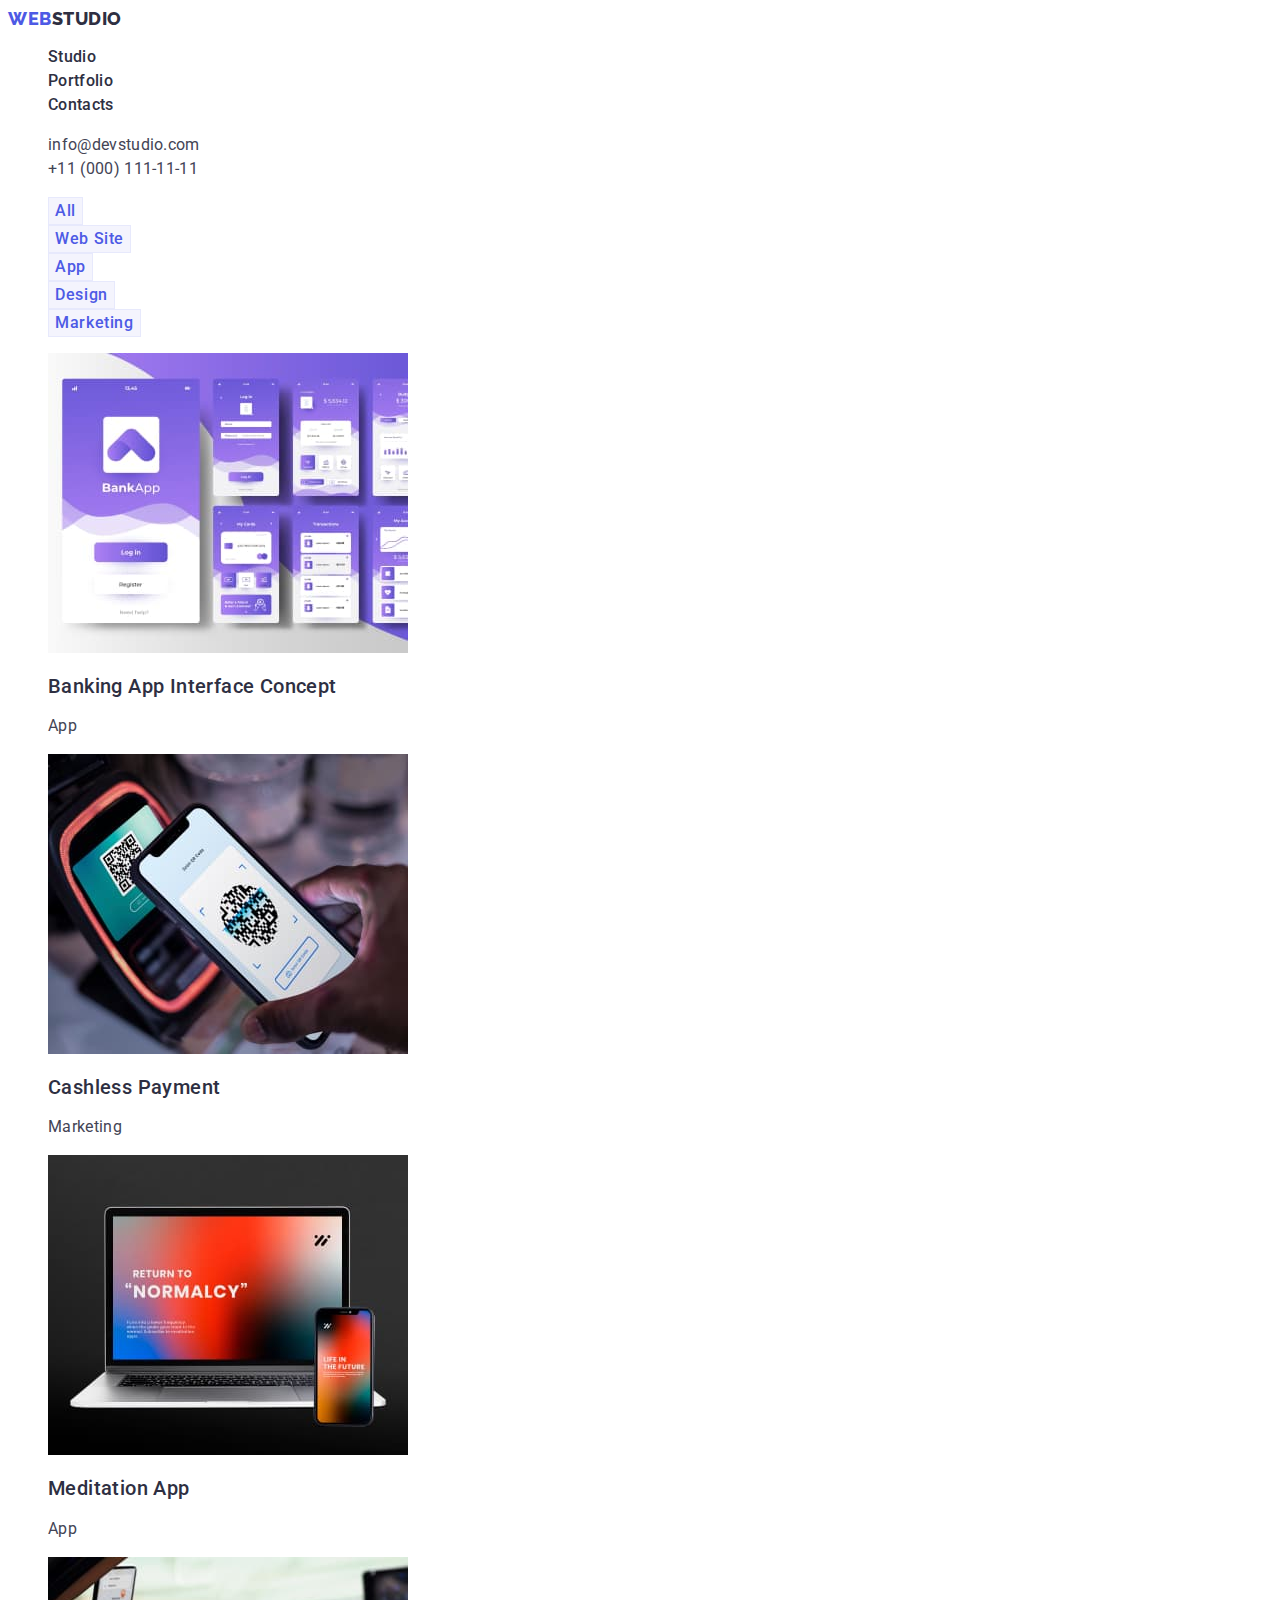
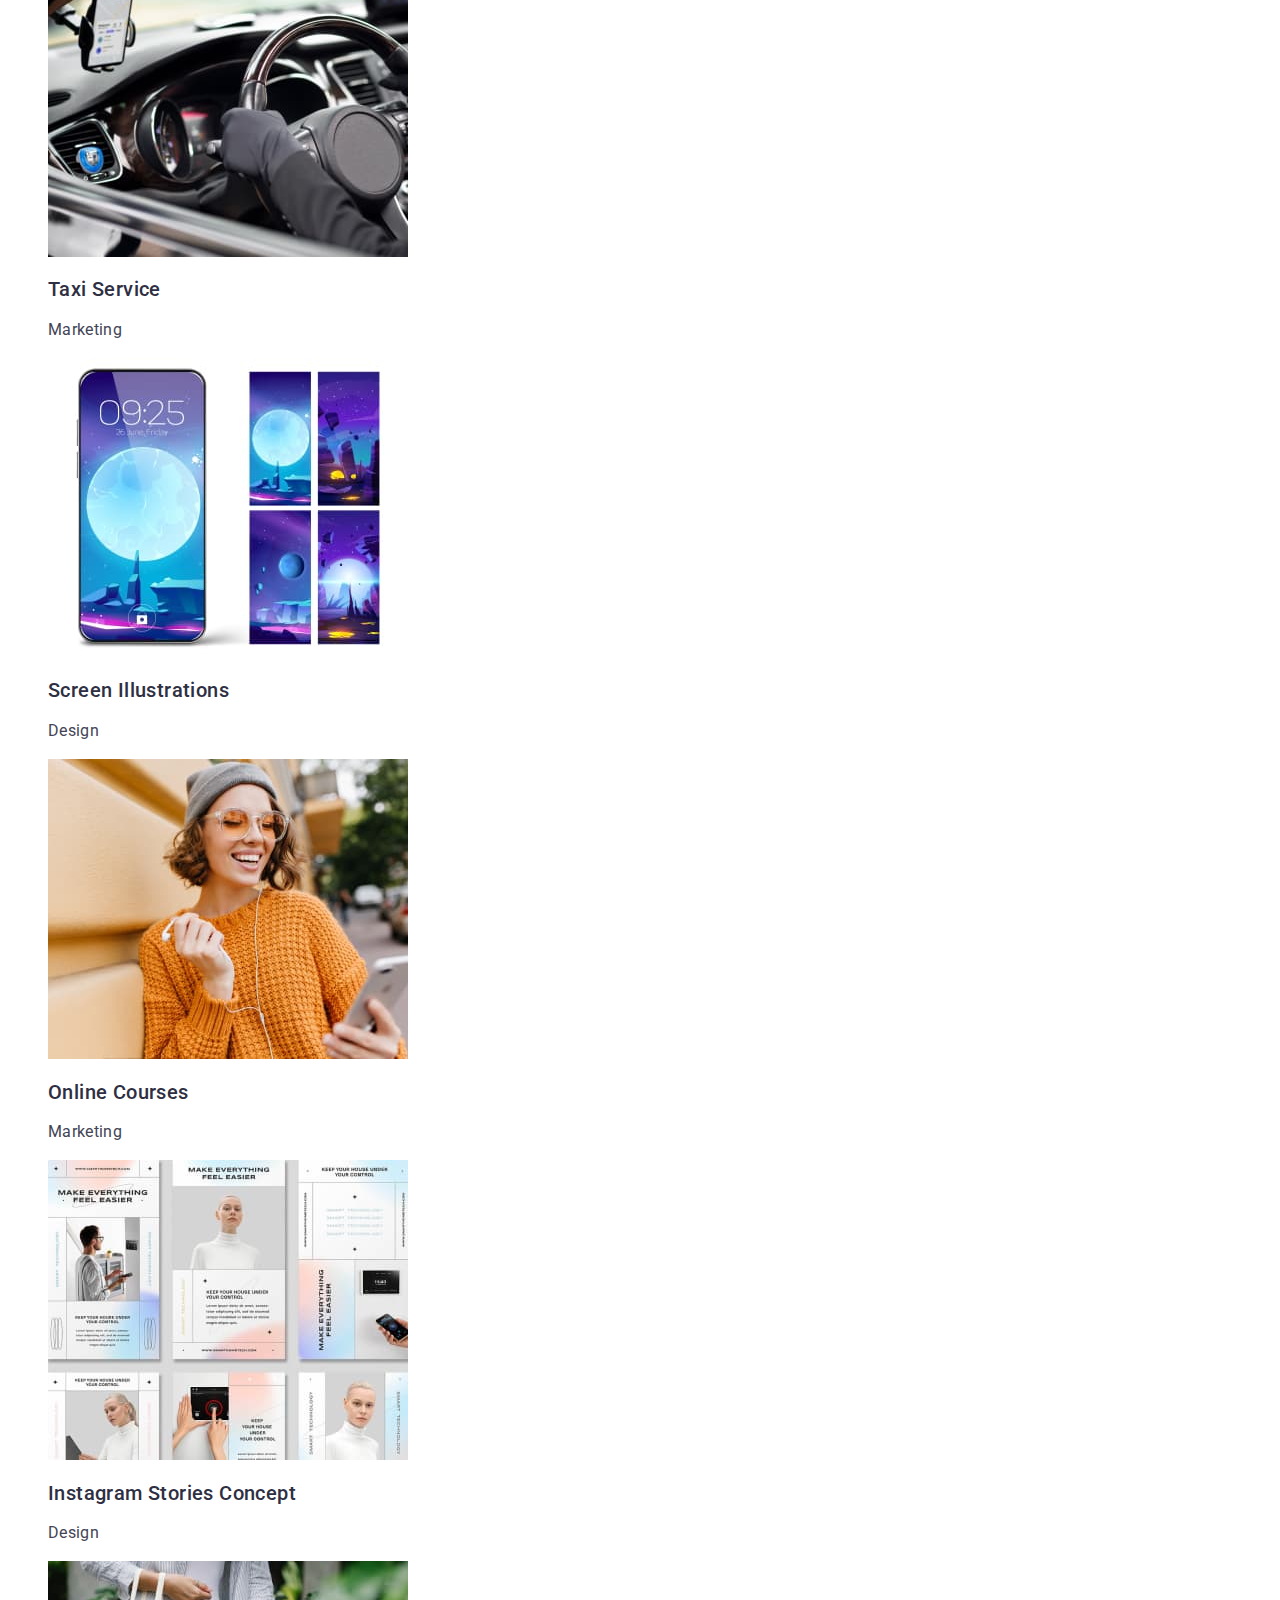
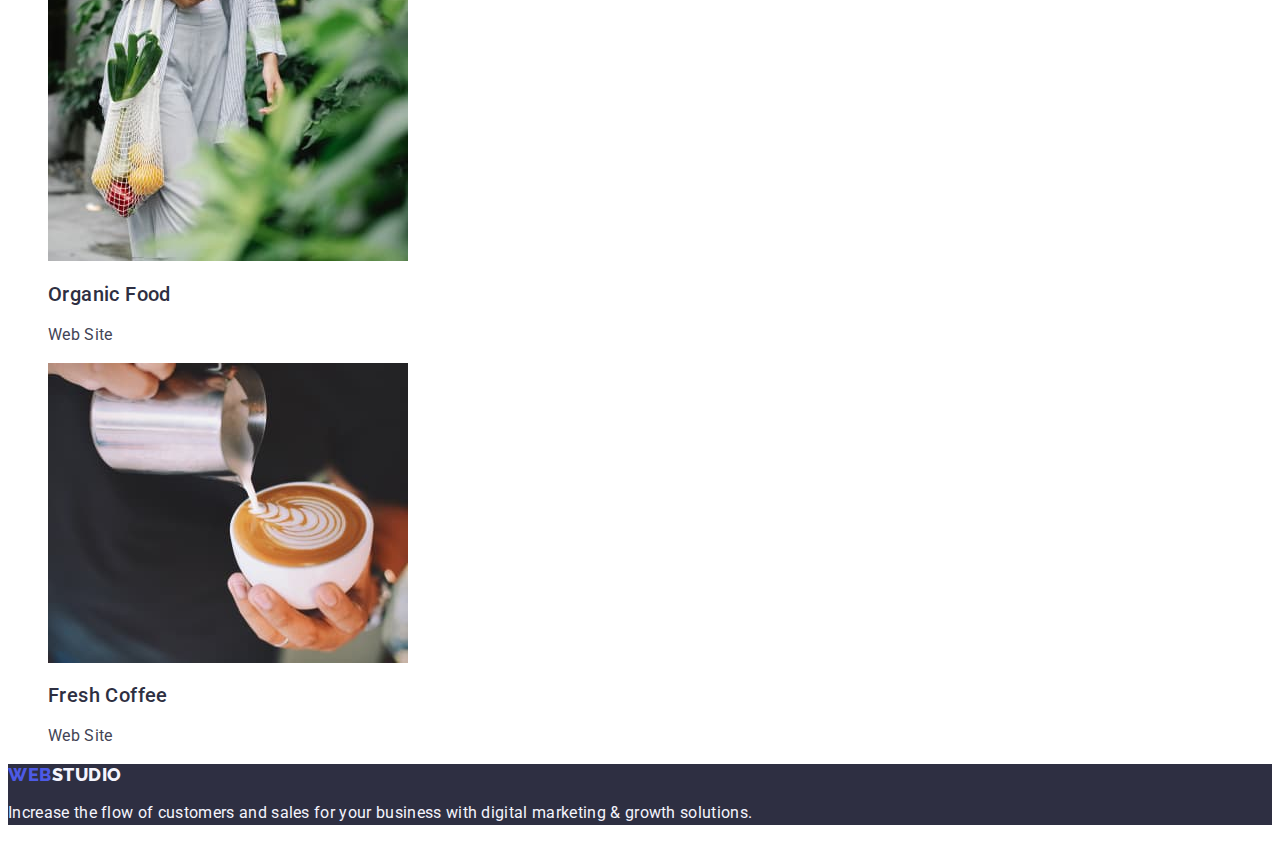
==== portfolio.html @ 1305a43a "Initial commit" ====
<!DOCTYPE html>
<html lang="en">
  <head>
    <meta charset="UTF-8" />
    <meta name="viewport" content="width=device-width, initial-scale=1.0" />
    <link rel="preconnect" href="https://fonts.googleapis.com" />
    <link rel="preconnect" href="https://fonts.gstatic.com" crossorigin />
    <link
      href="https://fonts.googleapis.com/css2?family=Raleway:wght@800&family=Roboto:wght@400;500;700&display=swap"
      rel="stylesheet"
    />
    <link rel="stylesheet" href="./css/styles.css" />
    <title>Document</title>
  </head>
  <body>
    <!--? Header -->
    <header>
      <nav class="nav">
        <a href="./index.html" class="logo link"
          >Web<span class="logo-span">Studio</span></a
        >
        <ul class="nav-list list">
          <li class="nav-list-item">
            <a href="./index.html" class="nav-list-ref link">Studio</a>
          </li>
          <li class="nav-list-item">
            <a href="./portfolio.html" class="nav-list-ref link">Portfolio</a>
          </li>
          <li class="nav-list-item">
            <a href="" class="nav-list-ref link">Contacts</a>
          </li>
        </ul>
      </nav>
      <address class="address">
        <ul class="address-list list">
          <li class="address-list-item">
            <a href="mailto:info@devstudio.com" class="address-list-ref link"
              >info@devstudio.com</a
            >
          </li>
          <li class="address-list-item">
            <a href="tel:+110001111111" class="address-list-ref link"
              >+11 (000) 111-11-11</a
            >
          </li>
        </ul>
      </address>
    </header>
    <!--? Main  -->
    <main>
      <!--? Filter -->
      <section class="filter">
        <h1 hidden>Filter</h1>
        <ul class="filter-list list">
          <li class="filter-list-item">
            <button class="filter-button" type="button">All</button>
          </li>
          <li class="filter-list-item">
            <button class="filter-button" type="button">Web Site</button>
          </li>
          <li class="filter-list-item">
            <button class="filter-button" type="button">App</button>
          </li>
          <li class="filter-list-item">
            <button class="filter-button" type="button">Design</button>
          </li>
          <li class="filter-list-item">
            <button class="filter-button" type="button">Marketing</button>
          </li>
        </ul>
        <!--? Gallery view -->
        <ul class="gallery-list list">
          <li class="gallery-list-item">
            <a href="" class="gallery-ref link">
              <img
                src="./images/bankingapp-8.jpg"
                alt="Banking App Interface Concept"
                width="360"
                height="300"
              />
              <h2 class="gallery-subtitle">Banking App Interface Concept</h2>
              <p class="gallery-text">App</p></a
            >
          </li>
          <li class="gallery-list-item">
            <a href="" class="gallery-ref link">
              <img
                src="./images/cashlesspayment-7.jpg"
                alt="Cashless Payment"
                width="360"
                height="300"
              />
              <h2 class="gallery-subtitle">Cashless Payment</h2>
              <p class="gallery-text">Marketing</p></a
            >
          </li>
          <li class="gallery-list-item">
            <a href="" class="gallery-ref link"
              ><img
                src="./images/meditationapp-6.jpg"
                alt="Meditation App"
                width="360"
                height="300"
              />
              <h2 class="gallery-subtitle">Meditation App</h2>
              <p class="gallery-text">App</p></a
            >
          </li>
          <li class="gallery-list-item">
            <a href="" class="gallery-ref link">
              <img
                src="./images/taxiservice-5.jpg"
                alt="Taxi Service"
                width="360"
                height="300"
              />
              <h2 class="gallery-subtitle">Taxi Service</h2>
              <p class="gallery-text">Marketing</p></a
            >
          </li>
          <li class="gallery-list-item">
            <a href="" class="gallery-ref link">
              <img
                src="./images/screenillustrations-4.jpg"
                alt="Screen Illustrations"
                width="360"
                height="300"
              />
              <h2 class="gallery-subtitle">Screen Illustrations</h2>
              <p class="gallery-text">Design</p></a
            >
          </li>
          <li class="gallery-list-item">
            <a href="" class="gallery-ref link"
              ><img
                src="./images/onlinecourses-3.jpg"
                alt="Online Courses"
                width="360"
                height="300"
              />
              <h2 class="gallery-subtitle">Online Courses</h2>
              <p class="gallery-text">Marketing</p></a
            >
          </li>
          <li class="gallery-list-item">
            <a href="" class="gallery-ref link"
              ><img
                src="./images/instagramstoriesconcept-2.jpg"
                alt="Instagram Stories Concept"
                width="360"
                height="300"
              />
              <h2 class="gallery-subtitle">Instagram Stories Concept</h2>
              <p class="gallery-text">Design</p></a
            >
          </li>
          <li class="gallery-list-item">
            <a href="" class="gallery-ref link"
              ><img
                src="./images/organicfood-1.jpg"
                alt="Organic Food"
                width="360"
                height="300"
              />
              <h2 class="gallery-subtitle">Organic Food</h2>
              <p class="gallery-text">Web Site</p></a
            >
          </li>
          <li class="gallery-list-item">
            <a href="" class="gallery-ref link"
              ><img
                src="./images/freshcoffee-0.jpg"
                alt="Fresh Coffee"
                width="360"
                height="300"
              />
              <h2 class="gallery-subtitle">Fresh Coffee</h2>
              <p class="gallery-text">Web Site</p></a
            >
          </li>
        </ul>
      </section>
    </main>
    <!--? Footer  -->
    <footer class="footer">
      <a href="./index.html" class="logo link"
        >Web<span class="logo-span">Studio</span></a
      >
      <p class="footer-text">
        Increase the flow of customers and sales for your business with digital
        marketing & growth solutions.
      </p>
    </footer>
  </body>
</html>
---- css/styles.css ----
:root {
  --navi_blue: #2e2f42;
  --cloud: #f4f4fd;
  --border-cornflower: #e7e9fc;
  --accent-iris: #4d5ae5;
  --pressed_state-ocean: #404bbf;
  --main-slate: #434455;
  --bg_page-white: #ffffff;
}
body {
  font-family: "Roboto", sans-serif;
  background-color: var(--bg_page-white);
  color: var(--main-slate);
}
.list {
  list-style: none;
}
.link {
  text-decoration: none;
}
/** -------------------------Header ---------------------------- */
.nav {
}
.logo-span {
  color: var(--navi_blue);
}
.logo {
  color: var(--iris, #4d5ae5);
  font-family: Raleway, sans-serif;
  font-size: 18px;
  font-weight: 800;
  line-height: 1.17;
  letter-spacing: 0.03em;
  text-transform: uppercase;
}
.nav-list {
}
.nav-list-item {
}
.nav-list-ref {
  color: var(--navyblue, #2e2f42);
  font-size: 16px;
  font-weight: 500;
  line-height: 1.5;
  letter-spacing: 0.02em;
}
.nav-list-ref:hover,
.nav-list-ref:focus {
  color: var(--pressed_state-ocean);
}
.address {
  font-style: normal;
}
.address-list {
}
.address-list-item {
}
.address-list-ref {
  color: var(--slate, #434455);
  font-size: 16px;
  line-height: 1.5;
  letter-spacing: 0.02em;
}
.address-list-ref:hover,
.address-list-ref:focus {
  color: var(--pressed_state-ocean);
}
/** --------------------------Main ---------------------------*/
/** herro */
.herro {
  background: var(--navyblue, #2e2f42);
}
.herro-title {
  color: var(--white, #fff);
  text-align: center;
  font-size: 56px;
  line-height: 1.07; /* 60/56 */
  letter-spacing: 0.02em; /* 1.12/56 */
}
.herro-btn {
  font-family: "Roboto", sans-serif;
  background: var(--iris, #4d5ae5);
  color: var(--white, #fff);
  font-size: 16px;
  font-weight: 500;
  line-height: 1.5; /* 24/16 */
  letter-spacing: 0.04em; /* 0.64/16 */
  cursor: pointer;
}
.herro-btn:hover,
.herro-btn:focus {
  background-color: var(--pressed_state-ocean);
}
/** features  */
.features {
}
.features-list {
}
.features-list-item {
}
.features-subtitle {
  color: var(--navi_blue);
  font-size: 20px;
  font-weight: 500;
  line-height: 1.2; /* 24/20 */
  letter-spacing: 0.02em; /* 0.4/20 */
}
.features-text {
  font-size: 16px;
  line-height: 1.5; /* 24/16 */
  letter-spacing: 0.02em; /* 0.32/16 */
}
/** what are we doing */
.work {
}
.work-title {
  color: var(--navi_blue);
  font-size: 36px;
  text-align: center;
  text-transform: capitalize;
  line-height: 1.11; /* 40/36 */
  letter-spacing: 0.02em; /* 0.72/36 */
}
.work-list {
}
.work-list-item {
}
/** our team */
.team {
  background-color: var(--cloud);
}
.team-title {
  color: var(--navi_blue);

  text-align: center;
  font-size: 36px;
  line-height: 1.11; /* 40/36 */
  letter-spacing: 0.02em; /* 0.72/36 */
  text-transform: capitalize;
}
.team-list {
}
.team-list-item {
  background-color: var(--bg_page-white);
}
.team-subtitle {
  color: var(--navi_blue);
  text-align: center;
  font-size: 20px;
  font-weight: 500;
  line-height: 1.2em; /* 24/20 */
  letter-spacing: 0.02em; /* 0.4/20 */
}
.team-text {
  text-align: center;
  font-size: 16px;
  line-height: 1.5; /* 24/16 */
  letter-spacing: 0.02em; /* 0.32/16 */
}
/** -----------------footer-------------------------- */
.footer {
  background: var(--navyblue, #2e2f42);
}
.logo {
}
.footer .logo-span {
  color: var(--cloud);
}
.footer-text {
  color: var(--cloud, #f4f4fd);
  font-size: 16px;
  line-height: 1.5; /* 24/16 */
  letter-spacing: 0.02em; /* 0.32/16 */
}
/*! Portfolio */
/** ------------------ main------------------------- */
/** filter */
.filter {
}
.filter-list {
}
.filter-list-item {
}
.filter-button {
  border: 1px solid var(--cornflower, #e7e9fc);
  background: var(--cloud, #f4f4fd);

  color: var(--iris, #4d5ae5);
  text-align: center;

  font-family: Roboto, sans-serif;
  font-size: 16px;
  font-weight: 500;
  line-height: 1.5; /* 24/16 */
  letter-spacing: 0.04em; /* 0.64/16 */
  cursor: pointer;
}
.filter-button:hover,
.filter-button:focus {
  background: var(--ocean, #404bbf);
  color: var(--white, #fff);
}
/** Gallery view */
.gallery-list {
}
.gallery-list-item {
}
.gallery-ref {
}
.gallery-subtitle {
  color: var(--navi_blue);
  font-size: 20px;
  font-weight: 500;
  line-height: 1.2; /* 24/20 */
  letter-spacing: 0.02em; /* 0.4/20 */
}
.gallery-text {
  color: var(--main-slate);
  font-size: 16px;
  line-height: 1.5; /* 24/16 */
  letter-spacing: 0.02em; /* 0.32/16 */
}
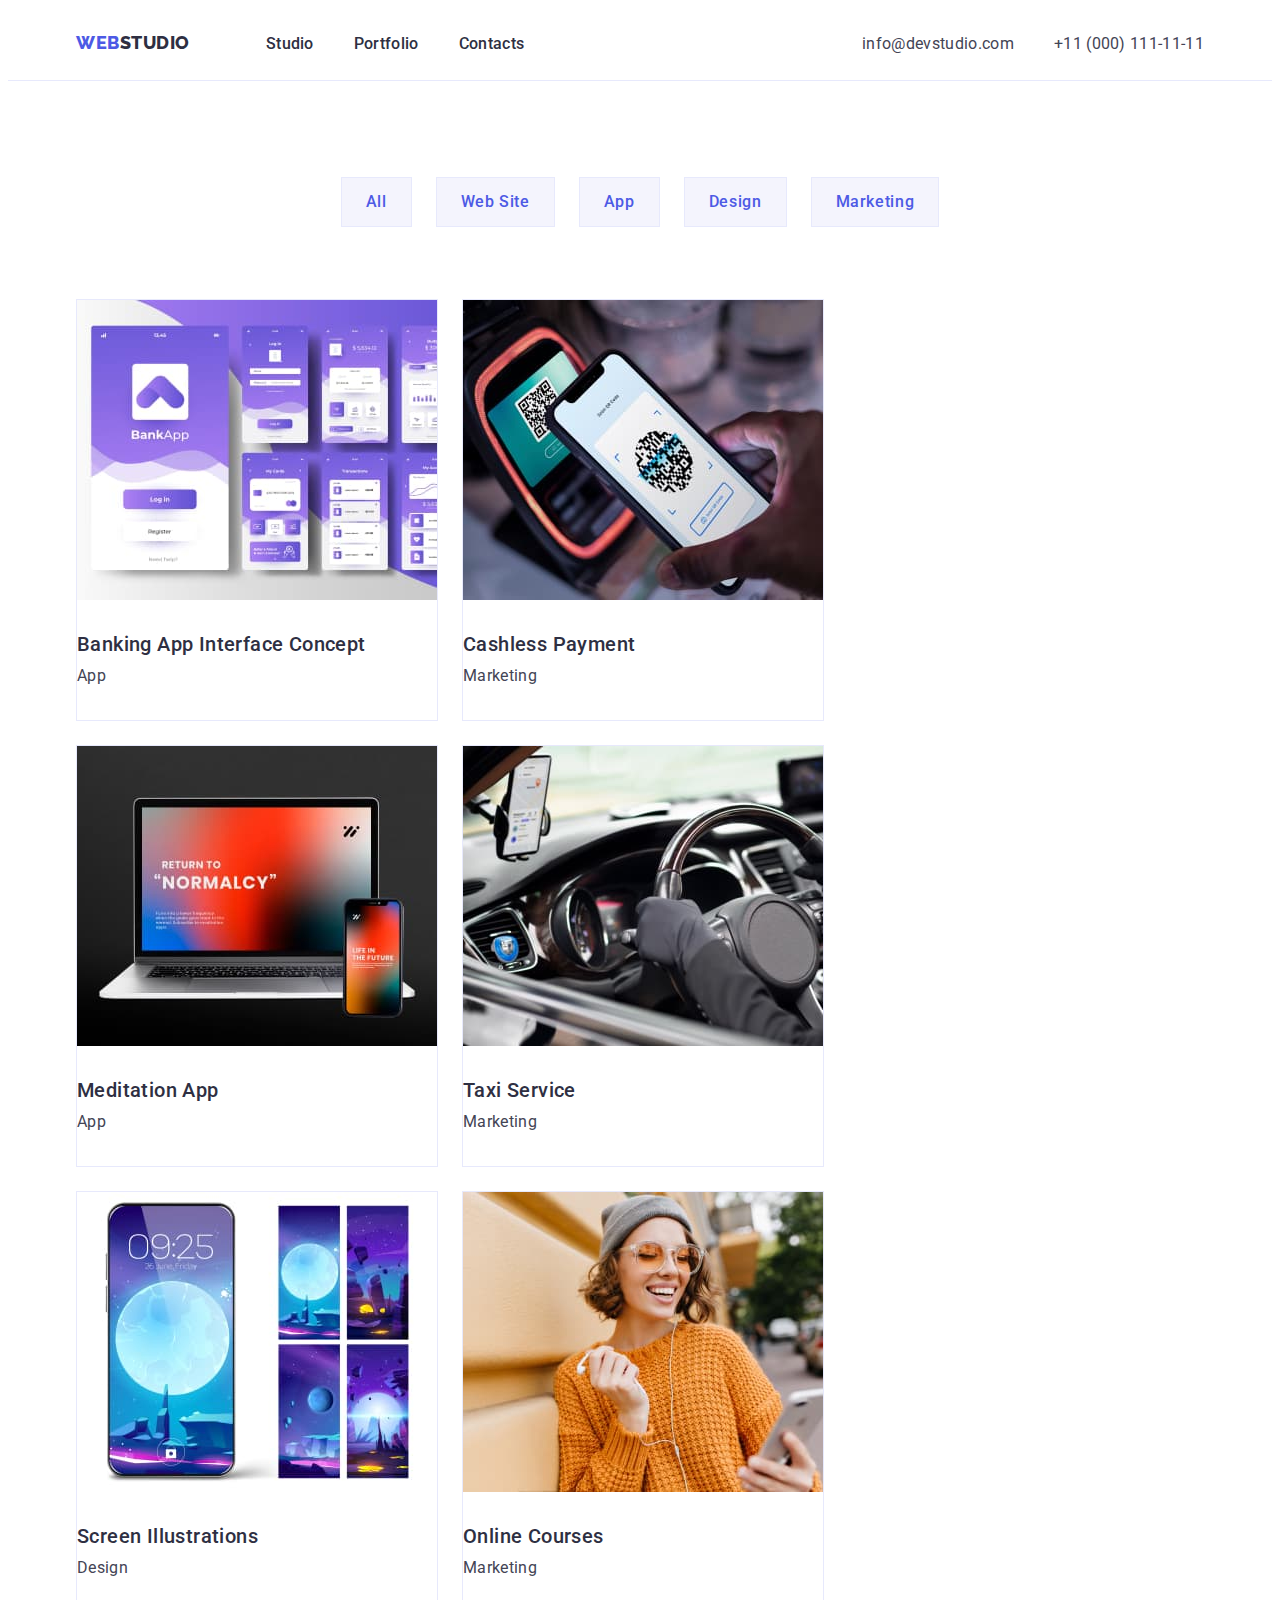
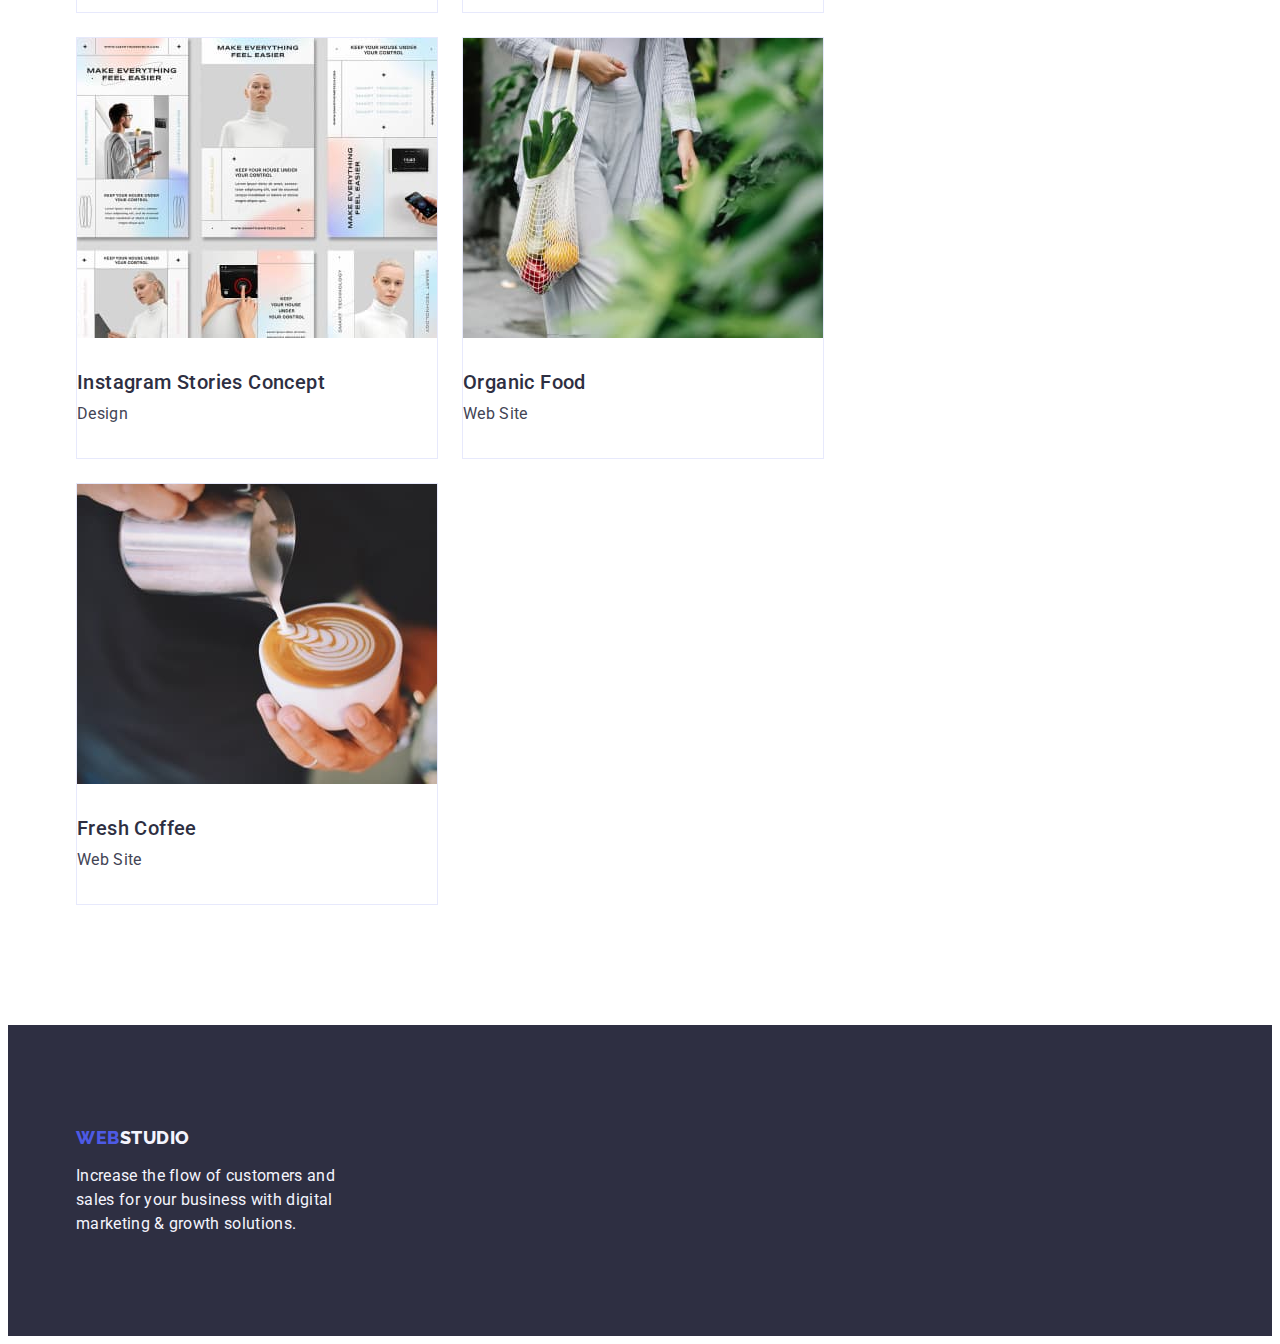
==== commit efaa00ad: "first-commit" ====
--- a/portfolio.html
+++ b/portfolio.html
@@ -9,187 +9,199 @@
       href="https://fonts.googleapis.com/css2?family=Raleway:wght@800&family=Roboto:wght@400;500;700&display=swap"
       rel="stylesheet"
     />
+    <link
+      rel="stylesheet"
+      href="node_modules/modern-normalize/modern-normalize.css"
+    />
     <link rel="stylesheet" href="./css/styles.css" />
     <title>Document</title>
   </head>
   <body>
     <!--? Header -->
-    <header>
-      <nav class="nav">
-        <a href="./index.html" class="logo link"
-          >Web<span class="logo-span">Studio</span></a
-        >
-        <ul class="nav-list list">
-          <li class="nav-list-item">
-            <a href="./index.html" class="nav-list-ref link">Studio</a>
-          </li>
-          <li class="nav-list-item">
-            <a href="./portfolio.html" class="nav-list-ref link">Portfolio</a>
-          </li>
-          <li class="nav-list-item">
-            <a href="" class="nav-list-ref link">Contacts</a>
-          </li>
-        </ul>
-      </nav>
-      <address class="address">
-        <ul class="address-list list">
-          <li class="address-list-item">
-            <a href="mailto:info@devstudio.com" class="address-list-ref link"
-              >info@devstudio.com</a
-            >
-          </li>
-          <li class="address-list-item">
-            <a href="tel:+110001111111" class="address-list-ref link"
-              >+11 (000) 111-11-11</a
-            >
-          </li>
-        </ul>
-      </address>
+    <header class="header">
+      <div class="container container-header">
+        <nav class="nav">
+          <a href="./index.html" class="logo link"
+            >Web<span class="logo-span">Studio</span></a
+          >
+          <ul class="nav-list list">
+            <li class="nav-list-item">
+              <a href="./index.html" class="nav-list-ref link">Studio</a>
+            </li>
+            <li class="nav-list-item">
+              <a href="./portfolio.html" class="nav-list-ref link">Portfolio</a>
+            </li>
+            <li class="nav-list-item">
+              <a href="" class="nav-list-ref link">Contacts</a>
+            </li>
+          </ul>
+        </nav>
+        <address class="address">
+          <ul class="address-list list">
+            <li class="address-list-item">
+              <a href="mailto:info@devstudio.com" class="address-list-ref link"
+                >info@devstudio.com</a
+              >
+            </li>
+            <li class="address-list-item">
+              <a href="tel:+110001111111" class="address-list-ref link"
+                >+11 (000) 111-11-11</a
+              >
+            </li>
+          </ul>
+        </address>
+      </div>
     </header>
     <!--? Main  -->
     <main>
       <!--? Filter -->
       <section class="filter">
-        <h1 hidden>Filter</h1>
-        <ul class="filter-list list">
-          <li class="filter-list-item">
-            <button class="filter-button" type="button">All</button>
-          </li>
-          <li class="filter-list-item">
-            <button class="filter-button" type="button">Web Site</button>
-          </li>
-          <li class="filter-list-item">
-            <button class="filter-button" type="button">App</button>
-          </li>
-          <li class="filter-list-item">
-            <button class="filter-button" type="button">Design</button>
-          </li>
-          <li class="filter-list-item">
-            <button class="filter-button" type="button">Marketing</button>
-          </li>
-        </ul>
-        <!--? Gallery view -->
-        <ul class="gallery-list list">
-          <li class="gallery-list-item">
-            <a href="" class="gallery-ref link">
-              <img
-                src="./images/bankingapp-8.jpg"
-                alt="Banking App Interface Concept"
-                width="360"
-                height="300"
-              />
-              <h2 class="gallery-subtitle">Banking App Interface Concept</h2>
-              <p class="gallery-text">App</p></a
-            >
-          </li>
-          <li class="gallery-list-item">
-            <a href="" class="gallery-ref link">
-              <img
-                src="./images/cashlesspayment-7.jpg"
-                alt="Cashless Payment"
-                width="360"
-                height="300"
-              />
-              <h2 class="gallery-subtitle">Cashless Payment</h2>
-              <p class="gallery-text">Marketing</p></a
-            >
-          </li>
-          <li class="gallery-list-item">
-            <a href="" class="gallery-ref link"
-              ><img
-                src="./images/meditationapp-6.jpg"
-                alt="Meditation App"
-                width="360"
-                height="300"
-              />
-              <h2 class="gallery-subtitle">Meditation App</h2>
-              <p class="gallery-text">App</p></a
-            >
-          </li>
-          <li class="gallery-list-item">
-            <a href="" class="gallery-ref link">
-              <img
-                src="./images/taxiservice-5.jpg"
-                alt="Taxi Service"
-                width="360"
-                height="300"
-              />
-              <h2 class="gallery-subtitle">Taxi Service</h2>
-              <p class="gallery-text">Marketing</p></a
-            >
-          </li>
-          <li class="gallery-list-item">
-            <a href="" class="gallery-ref link">
-              <img
-                src="./images/screenillustrations-4.jpg"
-                alt="Screen Illustrations"
-                width="360"
-                height="300"
-              />
-              <h2 class="gallery-subtitle">Screen Illustrations</h2>
-              <p class="gallery-text">Design</p></a
-            >
-          </li>
-          <li class="gallery-list-item">
-            <a href="" class="gallery-ref link"
-              ><img
-                src="./images/onlinecourses-3.jpg"
-                alt="Online Courses"
-                width="360"
-                height="300"
-              />
-              <h2 class="gallery-subtitle">Online Courses</h2>
-              <p class="gallery-text">Marketing</p></a
-            >
-          </li>
-          <li class="gallery-list-item">
-            <a href="" class="gallery-ref link"
-              ><img
-                src="./images/instagramstoriesconcept-2.jpg"
-                alt="Instagram Stories Concept"
-                width="360"
-                height="300"
-              />
-              <h2 class="gallery-subtitle">Instagram Stories Concept</h2>
-              <p class="gallery-text">Design</p></a
-            >
-          </li>
-          <li class="gallery-list-item">
-            <a href="" class="gallery-ref link"
-              ><img
-                src="./images/organicfood-1.jpg"
-                alt="Organic Food"
-                width="360"
-                height="300"
-              />
-              <h2 class="gallery-subtitle">Organic Food</h2>
-              <p class="gallery-text">Web Site</p></a
-            >
-          </li>
-          <li class="gallery-list-item">
-            <a href="" class="gallery-ref link"
-              ><img
-                src="./images/freshcoffee-0.jpg"
-                alt="Fresh Coffee"
-                width="360"
-                height="300"
-              />
-              <h2 class="gallery-subtitle">Fresh Coffee</h2>
-              <p class="gallery-text">Web Site</p></a
-            >
-          </li>
-        </ul>
+        <div class="container">
+         <div class="filter-wrap">
+            <h1 class="visually-hidden">Filter</h1>
+            <ul class="filter-list list">
+              <li class="filter-list-item">
+                <button class="filter-button" type="button">All</button>
+              </li>
+              <li class="filter-list-item">
+                <button class="filter-button" type="button">Web Site</button>
+              </li>
+              <li class="filter-list-item">
+                <button class="filter-button" type="button">App</button>
+              </li>
+              <li class="filter-list-item">
+                <button class="filter-button" type="button">Design</button>
+              </li>
+              <li class="filter-list-item">
+                <button class="filter-button" type="button">Marketing</button>
+              </li>
+            </ul>
+            <!--? Gallery view -->
+            <ul class="gallery-list list">
+              <li class="gallery-list-item">
+                <a href="" class="gallery-ref link">
+                  <img
+                    src="./images/bankingapp-8.jpg"
+                    alt="Banking App Interface Concept"
+                    width="360"
+                    height="300"
+                  />
+                  <h2 class="gallery-subtitle">Banking App Interface Concept</h2>
+                  <p class="gallery-text">App</p></a
+                >
+              </li>
+              <li class="gallery-list-item">
+                <a href="" class="gallery-ref link">
+                  <img
+                    src="./images/cashlesspayment-7.jpg"
+                    alt="Cashless Payment"
+                    width="360"
+                    height="300"
+                  />
+                  <h2 class="gallery-subtitle">Cashless Payment</h2>
+                  <p class="gallery-text">Marketing</p></a
+                >
+              </li>
+              <li class="gallery-list-item">
+                <a href="" class="gallery-ref link"
+                  ><img
+                    src="./images/meditationapp-6.jpg"
+                    alt="Meditation App"
+                    width="360"
+                    height="300"
+                  />
+                  <h2 class="gallery-subtitle">Meditation App</h2>
+                  <p class="gallery-text">App</p></a
+                >
+              </li>
+              <li class="gallery-list-item">
+                <a href="" class="gallery-ref link">
+                  <img
+                    src="./images/taxiservice-5.jpg"
+                    alt="Taxi Service"
+                    width="360"
+                    height="300"
+                  />
+                  <h2 class="gallery-subtitle">Taxi Service</h2>
+                  <p class="gallery-text">Marketing</p></a
+                >
+              </li>
+              <li class="gallery-list-item">
+                <a href="" class="gallery-ref link">
+                  <img
+                    src="./images/screenillustrations-4.jpg"
+                    alt="Screen Illustrations"
+                    width="360"
+                    height="300"
+                  />
+                  <h2 class="gallery-subtitle">Screen Illustrations</h2>
+                  <p class="gallery-text">Design</p></a
+                >
+              </li>
+              <li class="gallery-list-item">
+                <a href="" class="gallery-ref link"
+                  ><img
+                    src="./images/onlinecourses-3.jpg"
+                    alt="Online Courses"
+                    width="360"
+                    height="300"
+                  />
+                  <h2 class="gallery-subtitle">Online Courses</h2>
+                  <p class="gallery-text">Marketing</p></a
+                >
+              </li>
+              <li class="gallery-list-item">
+                <a href="" class="gallery-ref link"
+                  ><img
+                    src="./images/instagramstoriesconcept-2.jpg"
+                    alt="Instagram Stories Concept"
+                    width="360"
+                    height="300"
+                  />
+                  <h2 class="gallery-subtitle">Instagram Stories Concept</h2>
+                  <p class="gallery-text">Design</p></a
+                >
+              </li>
+              <li class="gallery-list-item">
+                <a href="" class="gallery-ref link"
+                  ><img
+                    src="./images/organicfood-1.jpg"
+                    alt="Organic Food"
+                    width="360"
+                    height="300"
+                  />
+                  <h2 class="gallery-subtitle">Organic Food</h2>
+                  <p class="gallery-text">Web Site</p></a
+                >
+              </li>
+              <li class="gallery-list-item">
+                <a href="" class="gallery-ref link"
+                  ><img
+                    src="./images/freshcoffee-0.jpg"
+                    alt="Fresh Coffee"
+                    width="360"
+                    height="300"
+                  />
+                  <h2 class="gallery-subtitle">Fresh Coffee</h2>
+                  <p class="gallery-text">Web Site</p></a
+                >
+              </li>
+            </ul>
+         </div>
+        </div>
       </section>
     </main>
     <!--? Footer  -->
     <footer class="footer">
-      <a href="./index.html" class="logo link"
-        >Web<span class="logo-span">Studio</span></a
-      >
-      <p class="footer-text">
-        Increase the flow of customers and sales for your business with digital
-        marketing & growth solutions.
-      </p>
+      <div class="container">
+        <a href="./index.html" class="logo link"
+          >Web<span class="logo-span">Studio</span></a
+        >
+        <p class="footer-text">
+          Increase the flow of customers and sales for your business with
+          digital marketing & growth solutions.
+        </p>
+      </div>
     </footer>
   </body>
 </html>
--- a/css/styles.css
+++ b/css/styles.css
@@ -12,14 +12,67 @@
   background-color: var(--bg_page-white);
   color: var(--main-slate);
 }
+.container {
+  padding: 0 15px;
+  width: 100%;
+  max-width: 1128px;
+  margin: 0 auto;
+}
+.visually-hidden {
+  position: absolute;
+  width: 1px;
+  height: 1px;
+  margin: -1px;
+  border: 0;
+  padding: 0;
+  white-space: nowrap;
+  clip-path: inset(100%);
+  clip: rect(0 0 0 0);
+  overflow: hidden;
+}
+/** -------------------- reset styles---------------------------- */
 .list {
   list-style: none;
 }
 .link {
   text-decoration: none;
 }
+h1,
+h2,
+h3,
+h4,
+h5,
+h6,
+p {
+  margin-top: 0;
+  margin-bottom: 0;
+}
+ul {
+  margin-top: 0;
+  margin-bottom: 0;
+  padding-left: 0;
+}
+img {
+  display: block;
+  max-width: 100%;
+  height: auto;
+}
 /** -------------------------Header ---------------------------- */
+.header {
+  padding-top: 24px;
+  padding-bottom: 24px;
+  display: flex;
+  border-bottom: 1px solid var(--cornflower, #e7e9fc);
+}
+.container-header {
+  display: flex;
+  align-items: center;
+  justify-content: space-between;
+}
 .nav {
+  display: flex;
+  /* gap: 76px; */
+  /* align-items: center; */
 }
 .logo-span {
   color: var(--navi_blue);
@@ -34,9 +87,12 @@
   text-transform: uppercase;
 }
 .nav-list {
+  display: flex;
+  gap: 40px;
+  margin-left: 76px;
 }
 .nav-list-item {
-}
+  }
 .nav-list-ref {
   color: var(--navyblue, #2e2f42);
   font-size: 16px;
@@ -50,8 +106,11 @@
 }
 .address {
   font-style: normal;
+  /* margin-left: 332px; */
 }
 .address-list {
+  display: flex;
+  gap: 40px;
 }
 .address-list-item {
 }
@@ -67,17 +126,22 @@
 }
 /** --------------------------Main ---------------------------*/
 /** herro */
-.herro {
+.hero {
   background: var(--navyblue, #2e2f42);
 }
-.herro-title {
+.hero-wrap {
+  padding: 188px 316px;
+}
+.hero-title {
   color: var(--white, #fff);
   text-align: center;
   font-size: 56px;
   line-height: 1.07; /* 60/56 */
   letter-spacing: 0.02em; /* 1.12/56 */
-}
-.herro-btn {
+  margin-bottom: 48px;
+  width: 496px;
+}
+.hero-btn {
   font-family: "Roboto", sans-serif;
   background: var(--iris, #4d5ae5);
   color: var(--white, #fff);
@@ -86,17 +150,28 @@
   line-height: 1.5; /* 24/16 */
   letter-spacing: 0.04em; /* 0.64/16 */
   cursor: pointer;
-}
-.herro-btn:hover,
-.herro-btn:focus {
+  display: block;
+
+  border: none;
+  border-radius: 4px;
+  margin: 0 auto;
+  padding: 16px 22px;
+}
+.hero-btn:hover,
+.hero-btn:focus {
   background-color: var(--pressed_state-ocean);
 }
 /** features  */
 .features {
 }
 .features-list {
+  padding-top: 120px;
+  padding-bottom: 120px;
+  display: flex;
+  gap: 24px;
 }
 .features-list-item {
+  width: 264px;
 }
 .features-subtitle {
   color: var(--navi_blue);
@@ -104,6 +179,7 @@
   font-weight: 500;
   line-height: 1.2; /* 24/20 */
   letter-spacing: 0.02em; /* 0.4/20 */
+  margin-bottom: 8px;
 }
 .features-text {
   font-size: 16px;
@@ -120,8 +196,14 @@
   text-transform: capitalize;
   line-height: 1.11; /* 40/36 */
   letter-spacing: 0.02em; /* 0.72/36 */
+
+  margin-bottom: 72px;
 }
 .work-list {
+  padding-bottom: 120px;
+  display: flex;
+  gap: 24px;
+  /* justify-content: space-between; */
 }
 .work-list-item {
 }
@@ -129,16 +211,23 @@
 .team {
   background-color: var(--cloud);
 }
+.team-wrap {
+  padding-top: 120px;
+  padding-bottom: 120px;
+}
+
 .team-title {
   color: var(--navi_blue);
-
   text-align: center;
   font-size: 36px;
   line-height: 1.11; /* 40/36 */
   letter-spacing: 0.02em; /* 0.72/36 */
   text-transform: capitalize;
+  margin-bottom: 72px;
 }
 .team-list {
+  display: flex;
+  gap: 24px;
 }
 .team-list-item {
   background-color: var(--bg_page-white);
@@ -150,18 +239,25 @@
   font-weight: 500;
   line-height: 1.2em; /* 24/20 */
   letter-spacing: 0.02em; /* 0.4/20 */
+  margin-top: 32px;
+  margin-bottom: 8px;
 }
 .team-text {
   text-align: center;
   font-size: 16px;
   line-height: 1.5; /* 24/16 */
   letter-spacing: 0.02em; /* 0.32/16 */
+  margin-bottom: 32px;
 }
 /** -----------------footer-------------------------- */
 .footer {
   background: var(--navyblue, #2e2f42);
-}
-.logo {
+  padding-top: 101.5px;
+  padding-bottom: 100px;
+}
+.footer .logo {
+  margin-bottom: 16px;
+  display: block;
 }
 .footer .logo-span {
   color: var(--cloud);
@@ -171,13 +267,23 @@
   font-size: 16px;
   line-height: 1.5; /* 24/16 */
   letter-spacing: 0.02em; /* 0.32/16 */
+
+  width: 264px;
 }
 /*! Portfolio */
 /** ------------------ main------------------------- */
 /** filter */
 .filter {
 }
+.filter-wrap {
+  padding-top: 96px;
+  padding-bottom: 120px;
+}
 .filter-list {
+  display: flex;
+  gap: 24px;
+  margin-bottom: 72px;
+  justify-content: center;
 }
 .filter-list-item {
 }
@@ -194,6 +300,8 @@
   line-height: 1.5; /* 24/16 */
   letter-spacing: 0.04em; /* 0.64/16 */
   cursor: pointer;
+
+  padding: 12px 24px;
 }
 .filter-button:hover,
 .filter-button:focus {
@@ -202,8 +310,12 @@
 }
 /** Gallery view */
 .gallery-list {
+  display: flex;
+  flex-wrap: wrap;
+  gap: 24px;
 }
 .gallery-list-item {
+  border: 1px solid var(--cornflower, #E7E9FC);
 }
 .gallery-ref {
 }
@@ -213,10 +325,14 @@
   font-weight: 500;
   line-height: 1.2; /* 24/20 */
   letter-spacing: 0.02em; /* 0.4/20 */
+
+  margin-top: 32px;
+  margin-bottom: 8px;
 }
 .gallery-text {
   color: var(--main-slate);
   font-size: 16px;
   line-height: 1.5; /* 24/16 */
   letter-spacing: 0.02em; /* 0.32/16 */
-}
+  margin-bottom: 32px;
+}
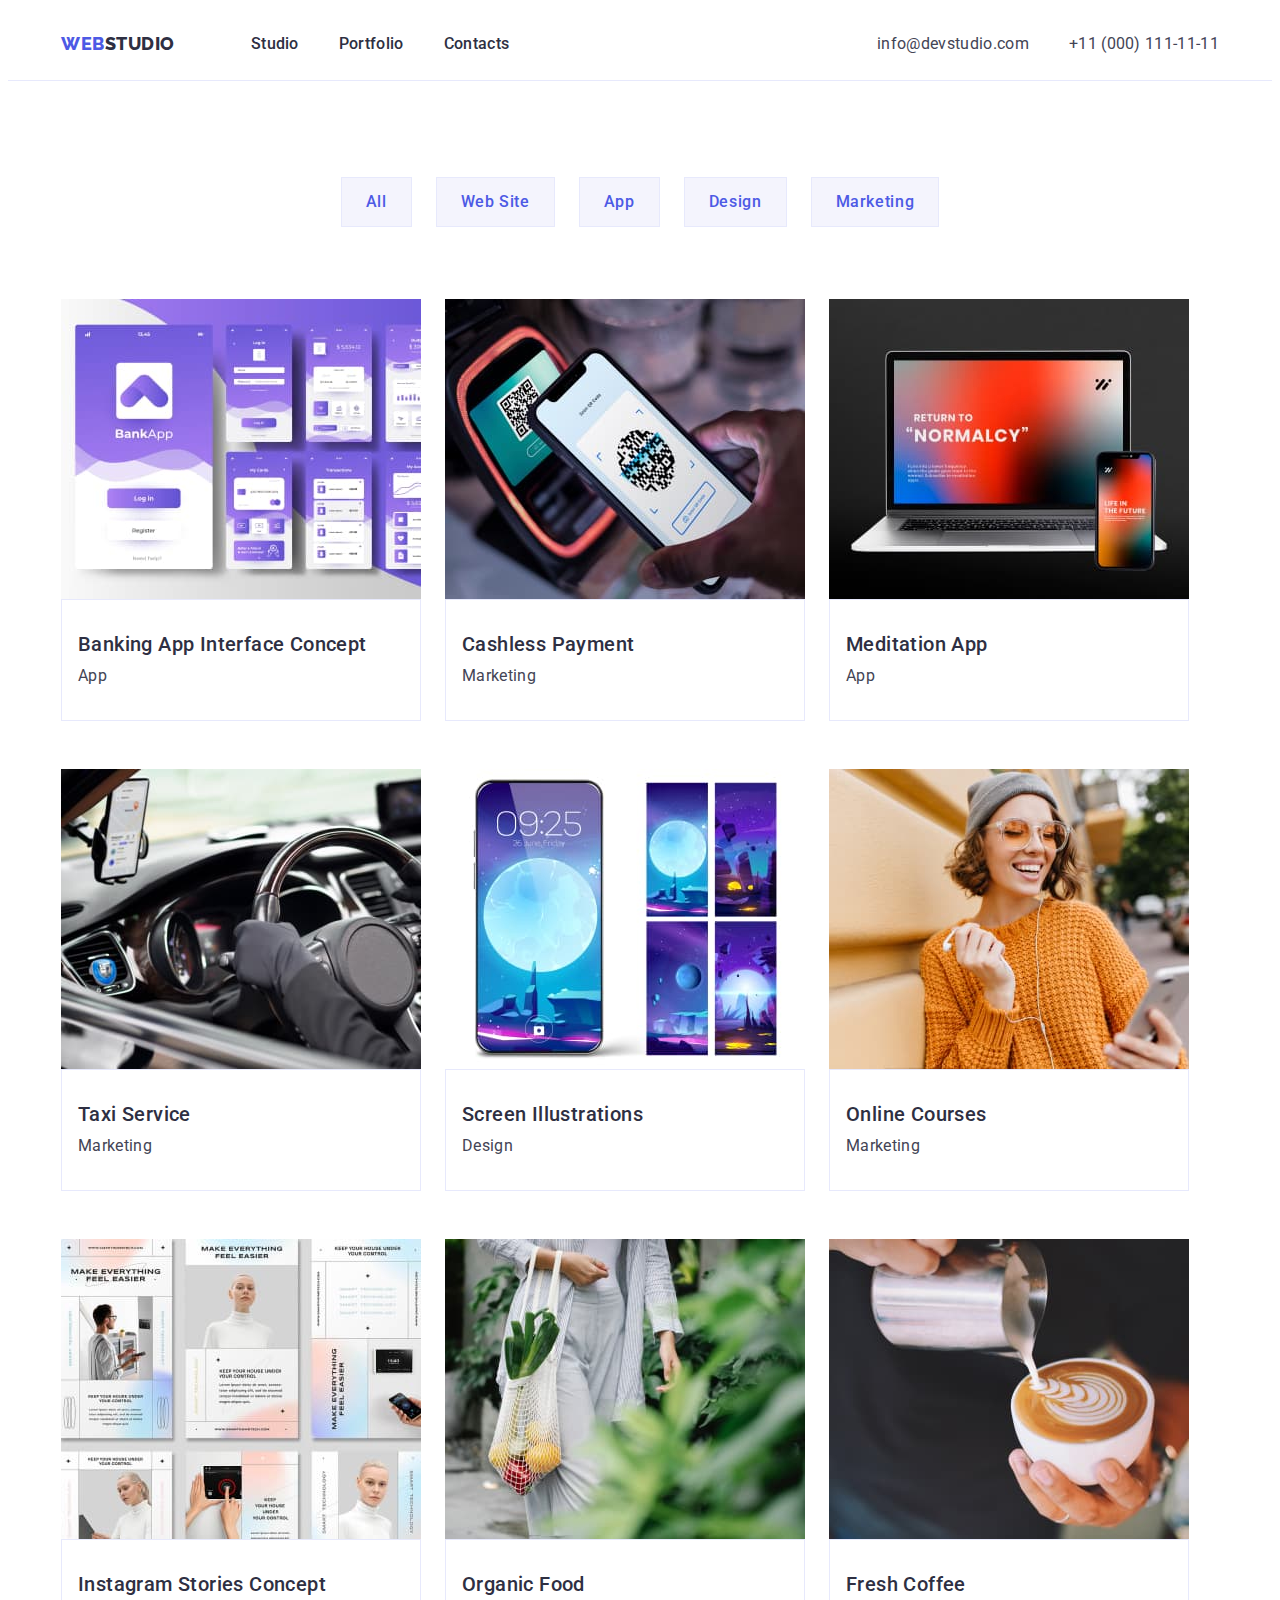
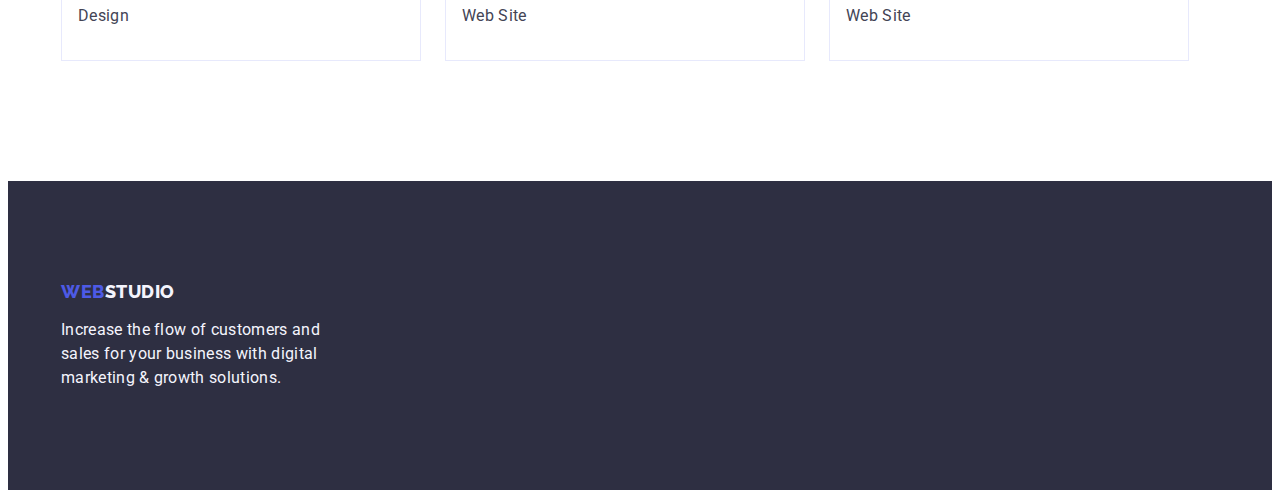
==== commit ed686754: "second-commit" ====
--- a/portfolio.html
+++ b/portfolio.html
@@ -11,7 +11,10 @@
     />
     <link
       rel="stylesheet"
-      href="node_modules/modern-normalize/modern-normalize.css"
+      href="https://cdnjs.cloudflare.com/ajax/libs/modern-normalize/2.0.0/modern-normalize.min.css"
+      integrity="sha512-4xo8blKMVCiXpTaLzQSLSw3KFOVPWhm/TRtuPVc4WG6kUgjH6J03IBuG7JZPkcWMxJ5huwaBpOpnwYElP/m6wg=="
+      crossorigin="anonymous"
+      referrerpolicy="no-referrer"
     />
     <link rel="stylesheet" href="./css/styles.css" />
     <title>Document</title>
@@ -57,7 +60,7 @@
       <!--? Filter -->
       <section class="filter">
         <div class="container">
-         <div class="filter-wrap">
+          <div class="filter-wrap">
             <h1 class="visually-hidden">Filter</h1>
             <ul class="filter-list list">
               <li class="filter-list-item">
@@ -86,9 +89,13 @@
                     width="360"
                     height="300"
                   />
-                  <h2 class="gallery-subtitle">Banking App Interface Concept</h2>
-                  <p class="gallery-text">App</p></a
-                >
+                 <div class="gallery-subtitle-text-wrap">
+                    <h2 class="gallery-subtitle">
+                      Banking App Interface Concept
+                    </h2>
+                    <p class="gallery-text">App</p></a
+                  >
+                 </div>
               </li>
               <li class="gallery-list-item">
                 <a href="" class="gallery-ref link">
@@ -98,9 +105,11 @@
                     width="360"
                     height="300"
                   />
-                  <h2 class="gallery-subtitle">Cashless Payment</h2>
-                  <p class="gallery-text">Marketing</p></a
-                >
+                 <div class="gallery-subtitle-text-wrap">
+                    <h2 class="gallery-subtitle">Cashless Payment</h2>
+                    <p class="gallery-text">Marketing</p></a
+                  >
+                 </div>
               </li>
               <li class="gallery-list-item">
                 <a href="" class="gallery-ref link"
@@ -110,9 +119,11 @@
                     width="360"
                     height="300"
                   />
-                  <h2 class="gallery-subtitle">Meditation App</h2>
-                  <p class="gallery-text">App</p></a
-                >
+                  <div class="gallery-subtitle-text-wrap">
+                    <h2 class="gallery-subtitle">Meditation App</h2>
+                    <p class="gallery-text">App</p></a
+                  >
+                  </div>
               </li>
               <li class="gallery-list-item">
                 <a href="" class="gallery-ref link">
@@ -122,9 +133,11 @@
                     width="360"
                     height="300"
                   />
-                  <h2 class="gallery-subtitle">Taxi Service</h2>
-                  <p class="gallery-text">Marketing</p></a
-                >
+                  <div class="gallery-subtitle-text-wrap">
+                    <h2 class="gallery-subtitle">Taxi Service</h2>
+                    <p class="gallery-text">Marketing</p></a
+                  >
+                  </div>
               </li>
               <li class="gallery-list-item">
                 <a href="" class="gallery-ref link">
@@ -134,9 +147,11 @@
                     width="360"
                     height="300"
                   />
-                  <h2 class="gallery-subtitle">Screen Illustrations</h2>
-                  <p class="gallery-text">Design</p></a
-                >
+                  <div class="gallery-subtitle-text-wrap">
+                    <h2 class="gallery-subtitle">Screen Illustrations</h2>
+                    <p class="gallery-text">Design</p></a
+                  >
+                  </div>
               </li>
               <li class="gallery-list-item">
                 <a href="" class="gallery-ref link"
@@ -146,9 +161,11 @@
                     width="360"
                     height="300"
                   />
-                  <h2 class="gallery-subtitle">Online Courses</h2>
-                  <p class="gallery-text">Marketing</p></a
-                >
+                 <div class="gallery-subtitle-text-wrap">
+                    <h2 class="gallery-subtitle">Online Courses</h2>
+                    <p class="gallery-text">Marketing</p></a
+                  >
+                 </div>
               </li>
               <li class="gallery-list-item">
                 <a href="" class="gallery-ref link"
@@ -158,9 +175,11 @@
                     width="360"
                     height="300"
                   />
-                  <h2 class="gallery-subtitle">Instagram Stories Concept</h2>
-                  <p class="gallery-text">Design</p></a
-                >
+                  <div class="gallery-subtitle-text-wrap">
+                    <h2 class="gallery-subtitle">Instagram Stories Concept</h2>
+                    <p class="gallery-text">Design</p></a
+                  >
+                  </div>
               </li>
               <li class="gallery-list-item">
                 <a href="" class="gallery-ref link"
@@ -170,9 +189,11 @@
                     width="360"
                     height="300"
                   />
-                  <h2 class="gallery-subtitle">Organic Food</h2>
-                  <p class="gallery-text">Web Site</p></a
-                >
+                  <div class="gallery-subtitle-text-wrap">
+                    <h2 class="gallery-subtitle">Organic Food</h2>
+                    <p class="gallery-text">Web Site</p></a
+                  >
+                  </div>
               </li>
               <li class="gallery-list-item">
                 <a href="" class="gallery-ref link"
@@ -182,12 +203,14 @@
                     width="360"
                     height="300"
                   />
-                  <h2 class="gallery-subtitle">Fresh Coffee</h2>
-                  <p class="gallery-text">Web Site</p></a
-                >
+                  <div class="gallery-subtitle-text-wrap">
+                    <h2 class="gallery-subtitle">Fresh Coffee</h2>
+                    <p class="gallery-text">Web Site</p></a
+                  >
+                  </div>
               </li>
             </ul>
-         </div>
+          </div>
         </div>
       </section>
     </main>
--- a/css/styles.css
+++ b/css/styles.css
@@ -15,7 +15,7 @@
 .container {
   padding: 0 15px;
   width: 100%;
-  max-width: 1128px;
+  max-width: 1158px;
   margin: 0 auto;
 }
 .visually-hidden {
@@ -59,20 +59,20 @@
 }
 /** -------------------------Header ---------------------------- */
 .header {
+  /* padding-top: 24px;
+  padding-bottom: 24px; */
+  border-bottom: 1px solid var(--cornflower, #e7e9fc);
+}
+.container-header {
+  display: flex;
+  align-items: center;
+  justify-content: space-between;
   padding-top: 24px;
   padding-bottom: 24px;
-  display: flex;
-  border-bottom: 1px solid var(--cornflower, #e7e9fc);
-}
-.container-header {
+}
+.nav {
   display: flex;
   align-items: center;
-  justify-content: space-between;
-}
-.nav {
-  display: flex;
-  /* gap: 76px; */
-  /* align-items: center; */
 }
 .logo-span {
   color: var(--navi_blue);
@@ -85,14 +85,14 @@
   line-height: 1.17;
   letter-spacing: 0.03em;
   text-transform: uppercase;
+  margin-right: 76px;
 }
 .nav-list {
   display: flex;
   gap: 40px;
-  margin-left: 76px;
 }
 .nav-list-item {
-  }
+}
 .nav-list-ref {
   color: var(--navyblue, #2e2f42);
   font-size: 16px;
@@ -130,7 +130,7 @@
   background: var(--navyblue, #2e2f42);
 }
 .hero-wrap {
-  padding: 188px 316px;
+  padding: 188px;
 }
 .hero-title {
   color: var(--white, #fff);
@@ -138,8 +138,9 @@
   font-size: 56px;
   line-height: 1.07; /* 60/56 */
   letter-spacing: 0.02em; /* 1.12/56 */
-  margin-bottom: 48px;
-  width: 496px;
+
+  max-width: 496px;
+  margin: 0 auto 48px auto;
 }
 .hero-btn {
   font-family: "Roboto", sans-serif;
@@ -150,12 +151,14 @@
   line-height: 1.5; /* 24/16 */
   letter-spacing: 0.04em; /* 0.64/16 */
   cursor: pointer;
+
   display: block;
-
   border: none;
   border-radius: 4px;
   margin: 0 auto;
   padding: 16px 22px;
+  min-width: 169px;
+  height: 56px;
 }
 .hero-btn:hover,
 .hero-btn:focus {
@@ -164,9 +167,11 @@
 /** features  */
 .features {
 }
-.features-list {
+.features-wrap {
   padding-top: 120px;
   padding-bottom: 120px;
+}
+.features-list {
   display: flex;
   gap: 24px;
 }
@@ -189,6 +194,9 @@
 /** what are we doing */
 .work {
 }
+.work-wrap {
+  padding-bottom: 120px;
+}
 .work-title {
   color: var(--navi_blue);
   font-size: 36px;
@@ -200,10 +208,8 @@
   margin-bottom: 72px;
 }
 .work-list {
-  padding-bottom: 120px;
   display: flex;
   gap: 24px;
-  /* justify-content: space-between; */
 }
 .work-list-item {
 }
@@ -215,7 +221,10 @@
   padding-top: 120px;
   padding-bottom: 120px;
 }
-
+.team-subtitle-text-wrap {
+  padding: 32px 0;
+  text-align: center;
+}
 .team-title {
   color: var(--navi_blue);
   text-align: center;
@@ -231,6 +240,7 @@
 }
 .team-list-item {
   background-color: var(--bg_page-white);
+  border-radius: 0px 0px 4px 4px;
 }
 .team-subtitle {
   color: var(--navi_blue);
@@ -239,7 +249,7 @@
   font-weight: 500;
   line-height: 1.2em; /* 24/20 */
   letter-spacing: 0.02em; /* 0.4/20 */
-  margin-top: 32px;
+
   margin-bottom: 8px;
 }
 .team-text {
@@ -247,17 +257,16 @@
   font-size: 16px;
   line-height: 1.5; /* 24/16 */
   letter-spacing: 0.02em; /* 0.32/16 */
-  margin-bottom: 32px;
 }
 /** -----------------footer-------------------------- */
 .footer {
   background: var(--navyblue, #2e2f42);
-  padding-top: 101.5px;
+  padding-top: 100px;
   padding-bottom: 100px;
 }
 .footer .logo {
   margin-bottom: 16px;
-  display: block;
+  display: inline-block;
 }
 .footer .logo-span {
   color: var(--cloud);
@@ -307,17 +316,24 @@
 .filter-button:focus {
   background: var(--ocean, #404bbf);
   color: var(--white, #fff);
+  border: 1px solid transparent;
+  box-shadow: 0px 2px 2px 0px rgba(0, 0, 0, 0.12),
+    0px 2px 1px 0px rgba(0, 0, 0, 0.08), 0px 3px 1px 0px rgba(0, 0, 0, 0.1);
 }
 /** Gallery view */
 .gallery-list {
   display: flex;
   flex-wrap: wrap;
-  gap: 24px;
+  column-gap: 24px;
+  row-gap: 48px;
 }
 .gallery-list-item {
-  border: 1px solid var(--cornflower, #E7E9FC);
 }
 .gallery-ref {
+}
+.gallery-subtitle-text-wrap {
+  padding: 32px 16px;
+  border: 1px solid var(--cornflower, #e7e9fc);
 }
 .gallery-subtitle {
   color: var(--navi_blue);
@@ -325,8 +341,6 @@
   font-weight: 500;
   line-height: 1.2; /* 24/20 */
   letter-spacing: 0.02em; /* 0.4/20 */
-
-  margin-top: 32px;
   margin-bottom: 8px;
 }
 .gallery-text {
@@ -334,5 +348,4 @@
   font-size: 16px;
   line-height: 1.5; /* 24/16 */
   letter-spacing: 0.02em; /* 0.32/16 */
-  margin-bottom: 32px;
-}
+}
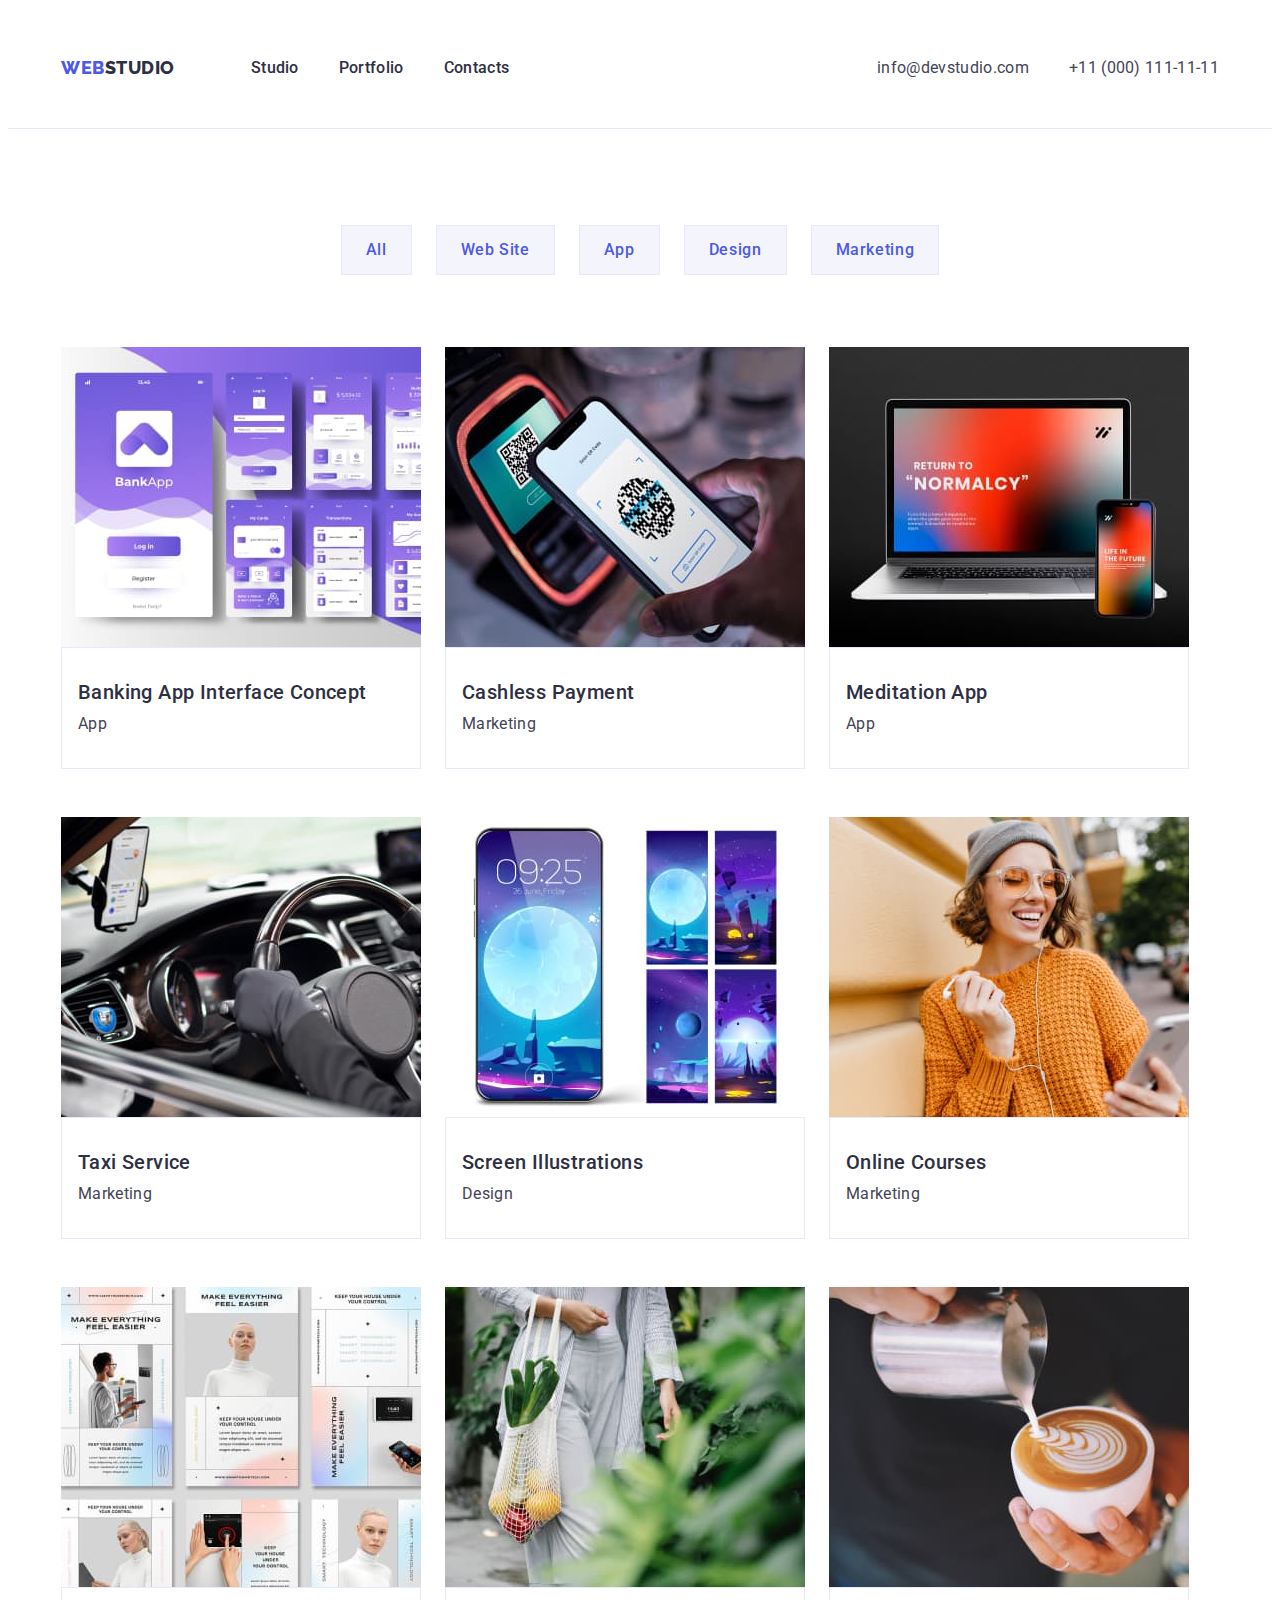
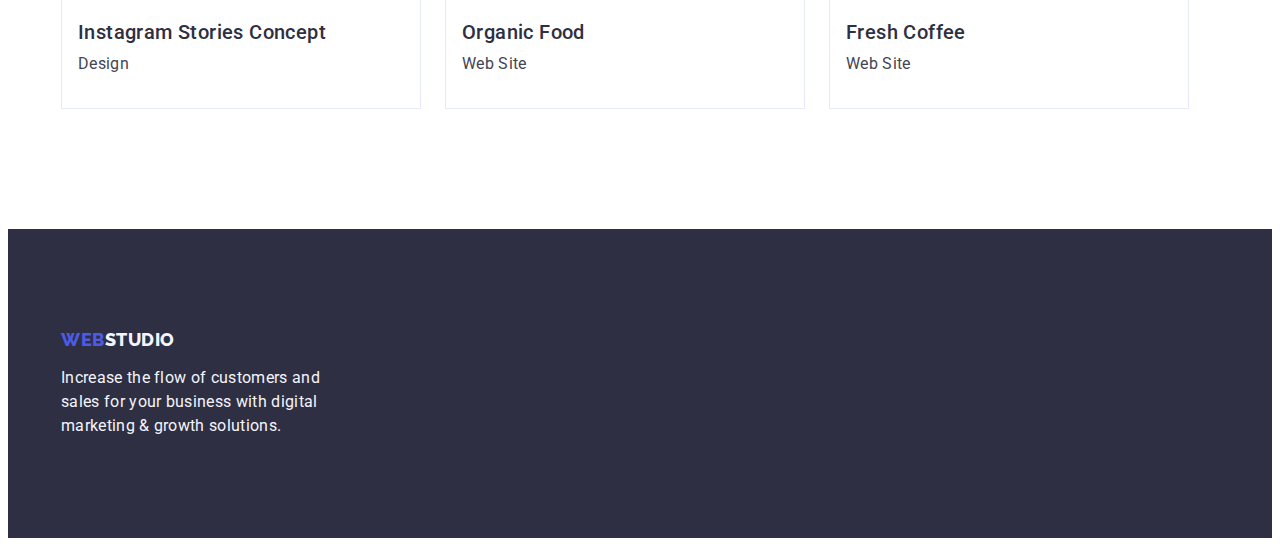
==== commit 48568aca: "third-commit" ====
--- a/portfolio.html
+++ b/portfolio.html
@@ -60,157 +60,155 @@
       <!--? Filter -->
       <section class="filter">
         <div class="container">
-          <div class="filter-wrap">
-            <h1 class="visually-hidden">Filter</h1>
-            <ul class="filter-list list">
-              <li class="filter-list-item">
-                <button class="filter-button" type="button">All</button>
-              </li>
-              <li class="filter-list-item">
-                <button class="filter-button" type="button">Web Site</button>
-              </li>
-              <li class="filter-list-item">
-                <button class="filter-button" type="button">App</button>
-              </li>
-              <li class="filter-list-item">
-                <button class="filter-button" type="button">Design</button>
-              </li>
-              <li class="filter-list-item">
-                <button class="filter-button" type="button">Marketing</button>
-              </li>
-            </ul>
-            <!--? Gallery view -->
-            <ul class="gallery-list list">
-              <li class="gallery-list-item">
-                <a href="" class="gallery-ref link">
-                  <img
-                    src="./images/bankingapp-8.jpg"
-                    alt="Banking App Interface Concept"
-                    width="360"
-                    height="300"
-                  />
-                 <div class="gallery-subtitle-text-wrap">
-                    <h2 class="gallery-subtitle">
-                      Banking App Interface Concept
-                    </h2>
-                    <p class="gallery-text">App</p></a
-                  >
-                 </div>
-              </li>
-              <li class="gallery-list-item">
-                <a href="" class="gallery-ref link">
-                  <img
-                    src="./images/cashlesspayment-7.jpg"
-                    alt="Cashless Payment"
-                    width="360"
-                    height="300"
-                  />
-                 <div class="gallery-subtitle-text-wrap">
-                    <h2 class="gallery-subtitle">Cashless Payment</h2>
-                    <p class="gallery-text">Marketing</p></a
-                  >
-                 </div>
-              </li>
-              <li class="gallery-list-item">
-                <a href="" class="gallery-ref link"
-                  ><img
-                    src="./images/meditationapp-6.jpg"
-                    alt="Meditation App"
-                    width="360"
-                    height="300"
-                  />
-                  <div class="gallery-subtitle-text-wrap">
-                    <h2 class="gallery-subtitle">Meditation App</h2>
-                    <p class="gallery-text">App</p></a
-                  >
-                  </div>
-              </li>
-              <li class="gallery-list-item">
-                <a href="" class="gallery-ref link">
-                  <img
-                    src="./images/taxiservice-5.jpg"
-                    alt="Taxi Service"
-                    width="360"
-                    height="300"
-                  />
-                  <div class="gallery-subtitle-text-wrap">
-                    <h2 class="gallery-subtitle">Taxi Service</h2>
-                    <p class="gallery-text">Marketing</p></a
-                  >
-                  </div>
-              </li>
-              <li class="gallery-list-item">
-                <a href="" class="gallery-ref link">
-                  <img
-                    src="./images/screenillustrations-4.jpg"
-                    alt="Screen Illustrations"
-                    width="360"
-                    height="300"
-                  />
-                  <div class="gallery-subtitle-text-wrap">
-                    <h2 class="gallery-subtitle">Screen Illustrations</h2>
-                    <p class="gallery-text">Design</p></a
-                  >
-                  </div>
-              </li>
-              <li class="gallery-list-item">
-                <a href="" class="gallery-ref link"
-                  ><img
-                    src="./images/onlinecourses-3.jpg"
-                    alt="Online Courses"
-                    width="360"
-                    height="300"
-                  />
-                 <div class="gallery-subtitle-text-wrap">
-                    <h2 class="gallery-subtitle">Online Courses</h2>
-                    <p class="gallery-text">Marketing</p></a
-                  >
-                 </div>
-              </li>
-              <li class="gallery-list-item">
-                <a href="" class="gallery-ref link"
-                  ><img
-                    src="./images/instagramstoriesconcept-2.jpg"
-                    alt="Instagram Stories Concept"
-                    width="360"
-                    height="300"
-                  />
-                  <div class="gallery-subtitle-text-wrap">
-                    <h2 class="gallery-subtitle">Instagram Stories Concept</h2>
-                    <p class="gallery-text">Design</p></a
-                  >
-                  </div>
-              </li>
-              <li class="gallery-list-item">
-                <a href="" class="gallery-ref link"
-                  ><img
-                    src="./images/organicfood-1.jpg"
-                    alt="Organic Food"
-                    width="360"
-                    height="300"
-                  />
-                  <div class="gallery-subtitle-text-wrap">
-                    <h2 class="gallery-subtitle">Organic Food</h2>
-                    <p class="gallery-text">Web Site</p></a
-                  >
-                  </div>
-              </li>
-              <li class="gallery-list-item">
-                <a href="" class="gallery-ref link"
-                  ><img
-                    src="./images/freshcoffee-0.jpg"
-                    alt="Fresh Coffee"
-                    width="360"
-                    height="300"
-                  />
-                  <div class="gallery-subtitle-text-wrap">
-                    <h2 class="gallery-subtitle">Fresh Coffee</h2>
-                    <p class="gallery-text">Web Site</p></a
-                  >
-                  </div>
-              </li>
-            </ul>
-          </div>
+          <h1 class="visually-hidden">Filter</h1>
+          <ul class="filter-list list">
+            <li class="filter-list-item">
+              <button class="filter-button" type="button">All</button>
+            </li>
+            <li class="filter-list-item">
+              <button class="filter-button" type="button">Web Site</button>
+            </li>
+            <li class="filter-list-item">
+              <button class="filter-button" type="button">App</button>
+            </li>
+            <li class="filter-list-item">
+              <button class="filter-button" type="button">Design</button>
+            </li>
+            <li class="filter-list-item">
+              <button class="filter-button" type="button">Marketing</button>
+            </li>
+          </ul>
+          <!--? Gallery view -->
+          <ul class="gallery-list list">
+            <li class="gallery-list-item">
+              <a href="" class="gallery-ref link">
+                <img
+                  src="./images/bankingapp-8.jpg"
+                  alt="Banking App Interface Concept"
+                  width="360"
+                  height="300"
+                />
+                <div class="gallery-subtitle-text-wrap">
+                  <h2 class="gallery-subtitle">
+                    Banking App Interface Concept
+                  </h2>
+                  <p class="gallery-text">App</p>
+                </div></a
+              >
+            </li>
+            <li class="gallery-list-item">
+              <a href="" class="gallery-ref link">
+                <img
+                  src="./images/cashlesspayment-7.jpg"
+                  alt="Cashless Payment"
+                  width="360"
+                  height="300"
+                />
+                <div class="gallery-subtitle-text-wrap">
+                  <h2 class="gallery-subtitle">Cashless Payment</h2>
+                  <p class="gallery-text">Marketing</p>
+                </div></a
+              >
+            </li>
+            <li class="gallery-list-item">
+              <a href="" class="gallery-ref link"
+                ><img
+                  src="./images/meditationapp-6.jpg"
+                  alt="Meditation App"
+                  width="360"
+                  height="300"
+                />
+                <div class="gallery-subtitle-text-wrap">
+                  <h2 class="gallery-subtitle">Meditation App</h2>
+                  <p class="gallery-text">App</p>
+                </div></a
+              >
+            </li>
+            <li class="gallery-list-item">
+              <a href="" class="gallery-ref link">
+                <img
+                  src="./images/taxiservice-5.jpg"
+                  alt="Taxi Service"
+                  width="360"
+                  height="300"
+                />
+                <div class="gallery-subtitle-text-wrap">
+                  <h2 class="gallery-subtitle">Taxi Service</h2>
+                  <p class="gallery-text">Marketing</p>
+                </div></a
+              >
+            </li>
+            <li class="gallery-list-item">
+              <a href="" class="gallery-ref link">
+                <img
+                  src="./images/screenillustrations-4.jpg"
+                  alt="Screen Illustrations"
+                  width="360"
+                  height="300"
+                />
+                <div class="gallery-subtitle-text-wrap">
+                  <h2 class="gallery-subtitle">Screen Illustrations</h2>
+                  <p class="gallery-text">Design</p>
+                </div></a
+              >
+            </li>
+            <li class="gallery-list-item">
+              <a href="" class="gallery-ref link"
+                ><img
+                  src="./images/onlinecourses-3.jpg"
+                  alt="Online Courses"
+                  width="360"
+                  height="300"
+                />
+                <div class="gallery-subtitle-text-wrap">
+                  <h2 class="gallery-subtitle">Online Courses</h2>
+                  <p class="gallery-text">Marketing</p>
+                </div></a
+              >
+            </li>
+            <li class="gallery-list-item">
+              <a href="" class="gallery-ref link"
+                ><img
+                  src="./images/instagramstoriesconcept-2.jpg"
+                  alt="Instagram Stories Concept"
+                  width="360"
+                  height="300"
+                />
+                <div class="gallery-subtitle-text-wrap">
+                  <h2 class="gallery-subtitle">Instagram Stories Concept</h2>
+                  <p class="gallery-text">Design</p>
+                </div></a
+              >
+            </li>
+            <li class="gallery-list-item">
+              <a href="" class="gallery-ref link"
+                ><img
+                  src="./images/organicfood-1.jpg"
+                  alt="Organic Food"
+                  width="360"
+                  height="300"
+                />
+                <div class="gallery-subtitle-text-wrap">
+                  <h2 class="gallery-subtitle">Organic Food</h2>
+                  <p class="gallery-text">Web Site</p>
+                </div></a
+              >
+            </li>
+            <li class="gallery-list-item">
+              <a href="" class="gallery-ref link"
+                ><img
+                  src="./images/freshcoffee-0.jpg"
+                  alt="Fresh Coffee"
+                  width="360"
+                  height="300"
+                />
+                <div class="gallery-subtitle-text-wrap">
+                  <h2 class="gallery-subtitle">Fresh Coffee</h2>
+                  <p class="gallery-text">Web Site</p>
+                </div></a
+              >
+            </li>
+          </ul>
         </div>
       </section>
     </main>
--- a/css/styles.css
+++ b/css/styles.css
@@ -59,8 +59,6 @@
 }
 /** -------------------------Header ---------------------------- */
 .header {
-  /* padding-top: 24px;
-  padding-bottom: 24px; */
   border-bottom: 1px solid var(--cornflower, #e7e9fc);
 }
 .container-header {
@@ -90,6 +88,7 @@
 .nav-list {
   display: flex;
   gap: 40px;
+  padding: 24px 0;
 }
 .nav-list-item {
 }
@@ -128,9 +127,7 @@
 /** herro */
 .hero {
   background: var(--navyblue, #2e2f42);
-}
-.hero-wrap {
-  padding: 188px;
+  padding: 188px 0;
 }
 .hero-title {
   color: var(--white, #fff);
@@ -166,8 +163,6 @@
 }
 /** features  */
 .features {
-}
-.features-wrap {
   padding-top: 120px;
   padding-bottom: 120px;
 }
@@ -193,8 +188,6 @@
 }
 /** what are we doing */
 .work {
-}
-.work-wrap {
   padding-bottom: 120px;
 }
 .work-title {
@@ -216,8 +209,6 @@
 /** our team */
 .team {
   background-color: var(--cloud);
-}
-.team-wrap {
   padding-top: 120px;
   padding-bottom: 120px;
 }
@@ -283,8 +274,6 @@
 /** ------------------ main------------------------- */
 /** filter */
 .filter {
-}
-.filter-wrap {
   padding-top: 96px;
   padding-bottom: 120px;
 }
